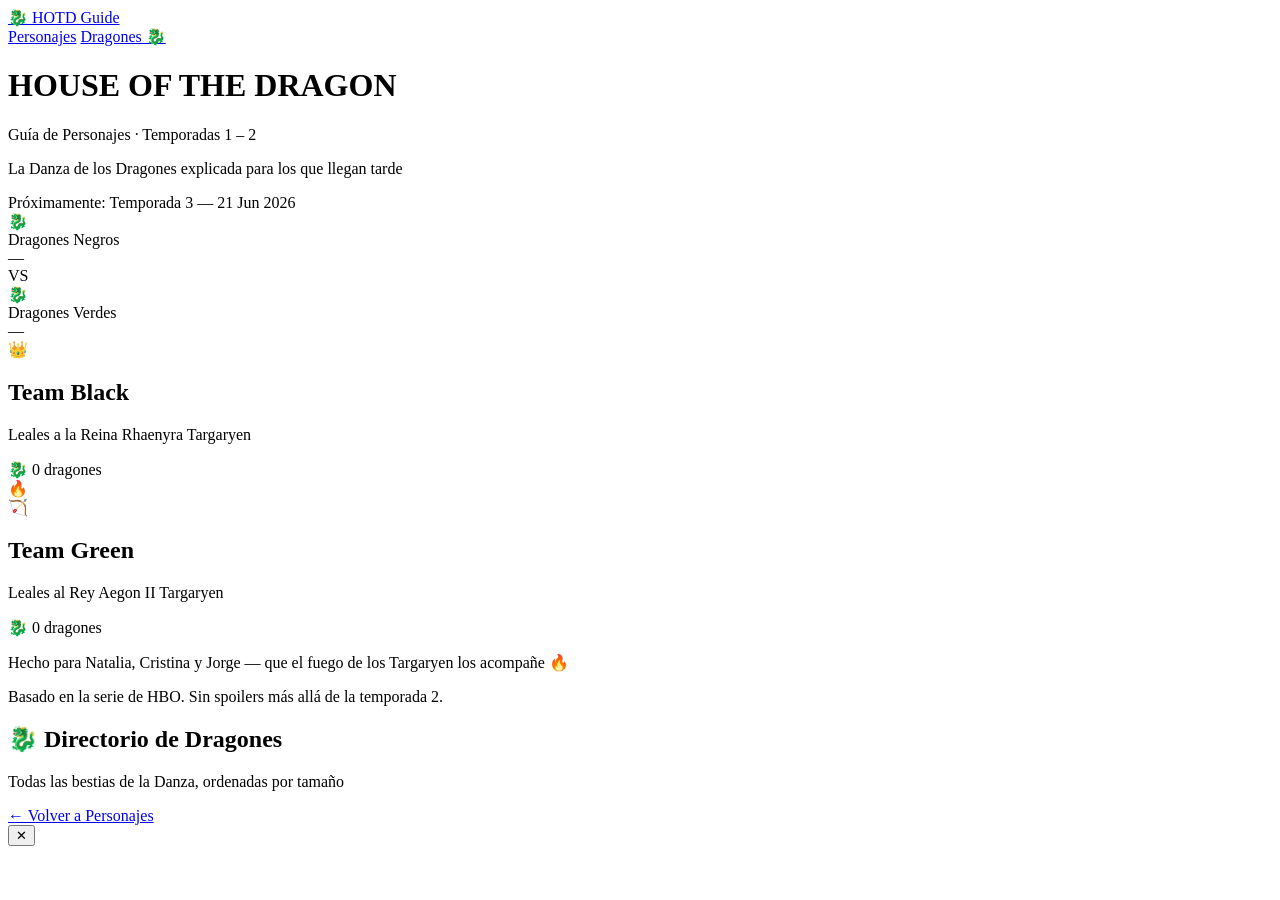
==== hotd-guide/index.html @ ec6f929c "Add hotd-guide/index.html" ====
<!DOCTYPE html>
<html lang="es">
<head>
<meta charset="UTF-8">
<meta name="viewport" content="width=device-width, initial-scale=1.0, maximum-scale=1.0">
<title>House of the Dragon — Guía de Personajes & Dragones</title>
<link rel="stylesheet" href="css/style.css">
</head>
<body>

<!-- NAV -->
<nav class="top-nav">
  <div class="nav-inner">
    <a href="#" class="nav-logo" data-view="home">🐉 <span class="nav-title">HOTD Guide</span></a>
    <div class="nav-links">
      <a href="#" data-view="home" class="active">Personajes</a>
      <a href="#" data-view="dragons">Dragones 🐉</a>
    </div>
  </div>
</nav>

<!-- MAIN VIEW -->
<div id="app">
  <!-- HOME VIEW -->
  <div id="view-home" class="view active">

    <!-- HERO -->
    <header class="hero">
      <div class="hero-bg"></div>
      <div class="hero-content">
        <h1 class="hero-title">HOUSE OF THE <span class="targaryen">DRAGON</span></h1>
        <p class="hero-subtitle">Guía de Personajes · Temporadas 1 – 2</p>
        <p class="hero-desc">La Danza de los Dragones explicada para los que llegan tarde</p>
        <div class="hero-badge">Próximamente: Temporada 3 — 21 Jun 2026</div>
      </div>
    </header>

    <!-- FACTION STATS -->
    <section class="faction-stats">
      <div class="stat-card blacks">
        <div class="stat-icon">🐉</div>
        <div class="stat-label">Dragones Negros</div>
        <div class="stat-count" id="blacks-dragon-count">—</div>
      </div>
      <div class="stat-card divider">
        <div class="stat-vs">VS</div>
      </div>
      <div class="stat-card greens">
        <div class="stat-icon">🐉</div>
        <div class="stat-label">Dragones Verdes</div>
        <div class="stat-count" id="greens-dragon-count">—</div>
      </div>
    </section>

    <!-- ORGANIGRAM -->
    <section class="organigram" id="organigram">
      <div class="organigram-inner">

        <!-- COLUMN: BLACKS -->
        <div class="faction-column blacks-column">
          <div class="faction-header">
            <div class="faction-crest">👑</div>
            <h2 class="faction-name">Team Black</h2>
            <p class="faction-tagline">Leales a la Reina Rhaenyra Targaryen</p>
            <div class="faction-dragon-count">
              <span class="dragon-icon">🐉</span>
              <span id="blacks-dragon-label">0 dragones</span>
            </div>
          </div>
          <div class="faction-line"></div>
          <div class="character-list" id="black-characters"></div>
        </div>

        <!-- DIVIDER -->
        <div class="column-divider">
          <div class="divider-line"></div>
          <div class="divider-icon">🔥</div>
          <div class="divider-line"></div>
        </div>

        <!-- COLUMN: GREENS -->
        <div class="faction-column greens-column">
          <div class="faction-header">
            <div class="faction-crest">🏹</div>
            <h2 class="faction-name">Team Green</h2>
            <p class="faction-tagline">Leales al Rey Aegon II Targaryen</p>
            <div class="faction-dragon-count">
              <span class="dragon-icon">🐉</span>
              <span id="greens-dragon-label">0 dragones</span>
            </div>
          </div>
          <div class="faction-line"></div>
          <div class="character-list" id="green-characters"></div>
        </div>

      </div>
    </section>

    <!-- FOOTER -->
    <footer class="footer">
      <p>Hecho para Natalia, Cristina y Jorge — que el fuego de los Targaryen los acompañe 🔥</p>
      <p class="footer-small">Basado en la serie de HBO. Sin spoilers más allá de la temporada 2.</p>
    </footer>
  </div>

  <!-- DRAGONS VIEW -->
  <div id="view-dragons" class="view">
    <div class="dragons-header">
      <h2 class="dragons-title">🐉 Directorio de Dragones</h2>
      <p class="dragons-subtitle">Todas las bestias de la Danza, ordenadas por tamaño</p>
    </div>
    <div class="dragon-list" id="dragon-list"></div>
    <div class="back-link">
      <a href="#" data-view="home">← Volver a Personajes</a>
    </div>
  </div>

  <!-- CHARACTER DETAIL PANEL (slide-in) -->
  <div id="detail-panel" class="detail-panel">
    <div class="detail-overlay"></div>
    <div class="detail-content">
      <button class="detail-close" id="detail-close">✕</button>
      <div id="detail-body"></div>
    </div>
  </div>
</div>

<script src="data/characters.json" id="characters-data"></script>
<script src="js/app.js"></script>
</body>
</html>
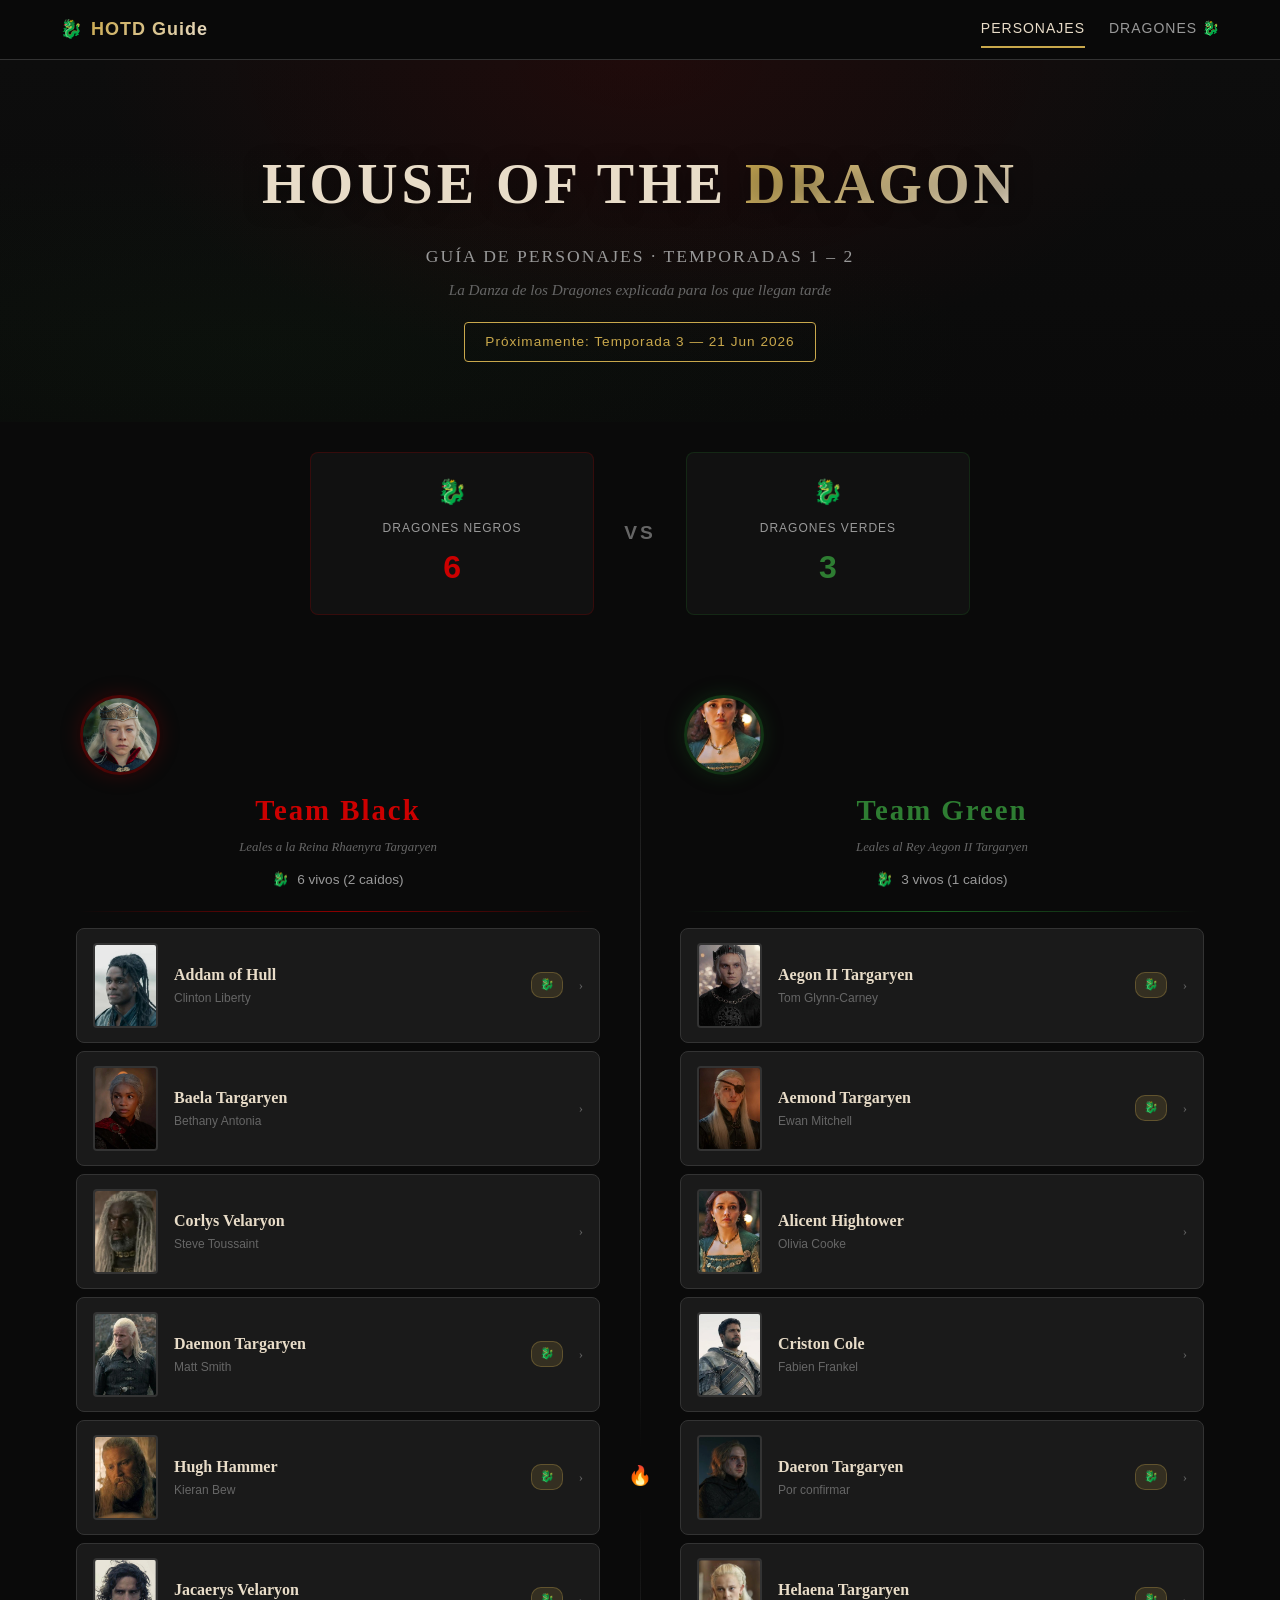
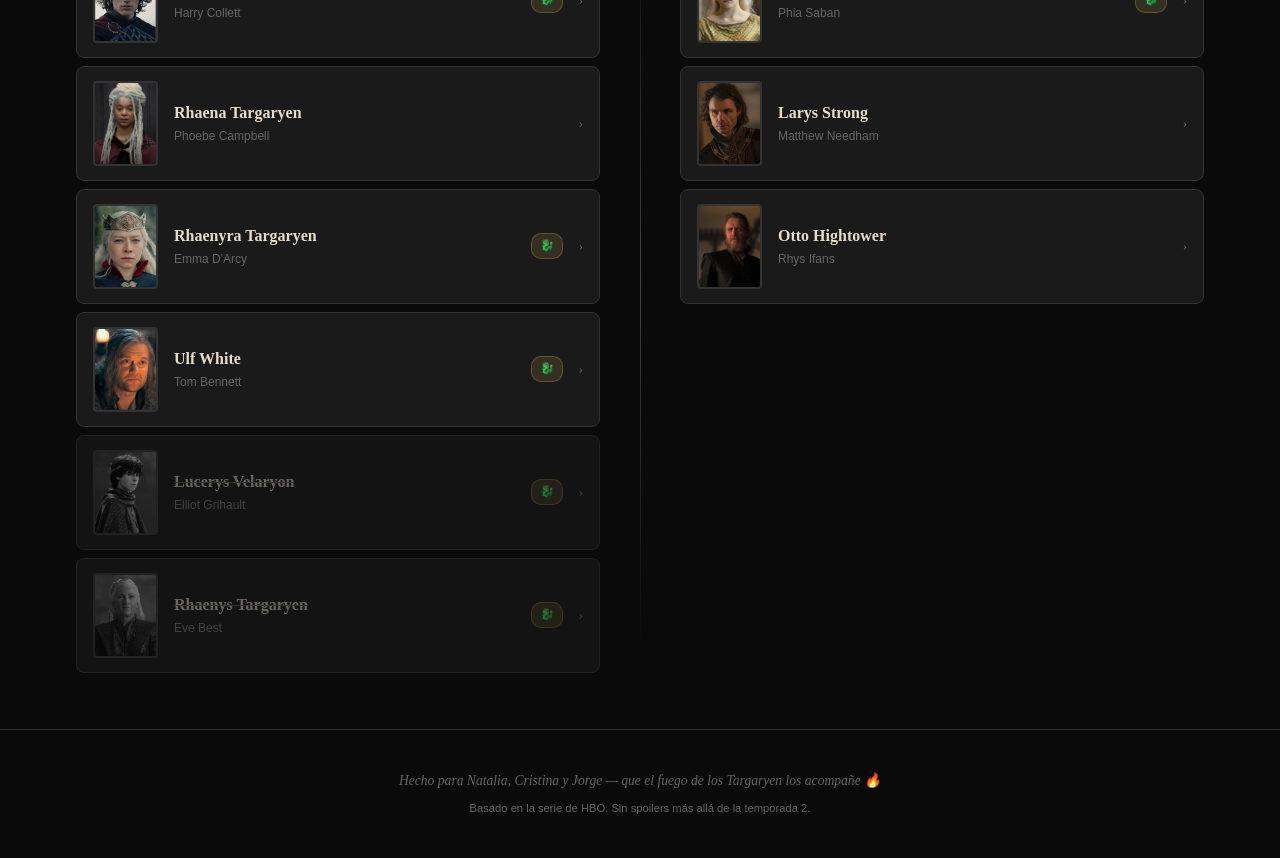
==== commit da86da65: "hotd-guide: cabeceras con fotos de Rhaenyra y Alicent en vez de emoji" ====
--- a/hotd-guide/index.html
+++ b/hotd-guide/index.html
@@ -59,7 +59,7 @@
         <!-- COLUMN: BLACKS -->
         <div class="faction-column blacks-column">
           <div class="faction-header">
-            <div class="faction-crest">👑</div>
+            <img src="images/characters/rhaenyra_bi.jpg" alt="Rhaenyra Targaryen" class="faction-image">
             <h2 class="faction-name">Team Black</h2>
             <p class="faction-tagline">Leales a la Reina Rhaenyra Targaryen</p>
             <div class="faction-dragon-count">
@@ -81,7 +81,7 @@
         <!-- COLUMN: GREENS -->
         <div class="faction-column greens-column">
           <div class="faction-header">
-            <div class="faction-crest">🏹</div>
+            <img src="images/characters/alicent.jpg" alt="Alicent Hightower" class="faction-image">
             <h2 class="faction-name">Team Green</h2>
             <p class="faction-tagline">Leales al Rey Aegon II Targaryen</p>
             <div class="faction-dragon-count">
--- a/hotd-guide/css/style.css
+++ b/hotd-guide/css/style.css
@@ -0,0 +1,928 @@
+/* ========================================
+   HOUSE OF THE DRAGON — GUIDE
+   GOT Dark Theme
+   ======================================== */
+
+/* --- RESET & BASE --- */
+*, *::before, *::after {
+  box-sizing: border-box;
+  margin: 0;
+  padding: 0;
+}
+
+:root {
+  --bg-primary: #0a0a0a;
+  --bg-secondary: #111;
+  --bg-card: #1a1a1a;
+  --bg-hover: #222;
+  --text-primary: #e8dcc8;
+  --text-secondary: #999;
+  --text-muted: #666;
+  --accent-red: #8b0000;
+  --accent-red-light: #cc0000;
+  --accent-green: #1b5e20;
+  --accent-green-light: #2e7d32;
+  --accent-gold: #c9a84c;
+  --border-color: #333;
+  --border-light: #444;
+  --panel-width: min(90vw, 600px);
+  --nav-height: 60px;
+  --radius: 8px;
+  --radius-sm: 4px;
+  --shadow: 0 4px 20px rgba(0,0,0,0.5);
+  --font-main: 'Georgia', 'Times New Roman', serif;
+  --font-ui: -apple-system, BlinkMacSystemFont, 'Segoe UI', Roboto, sans-serif;
+}
+
+html {
+  scroll-behavior: smooth;
+}
+
+body {
+  font-family: var(--font-main), 'Apple Color Emoji', 'Segoe UI Emoji', 'Noto Color Emoji', 'Twemoji Mozilla', 'EmojiOne Color', sans-serif;
+  background: var(--bg-primary);
+  color: var(--text-primary);
+  line-height: 1.6;
+  min-height: 100vh;
+  -webkit-font-smoothing: antialiased;
+}
+
+a { color: var(--accent-gold); text-decoration: none; }
+a:hover { color: #dfc06a; }
+img { max-width: 100%; display: block; }
+
+/* --- NAV --- */
+.top-nav {
+  position: fixed;
+  top: 0;
+  left: 0;
+  right: 0;
+  height: var(--nav-height);
+  background: rgba(10,10,10,0.95);
+  backdrop-filter: blur(12px);
+  -webkit-backdrop-filter: blur(12px);
+  border-bottom: 1px solid var(--border-color);
+  z-index: 100;
+  font-family: var(--font-ui);
+}
+
+.nav-inner {
+  max-width: 1200px;
+  margin: 0 auto;
+  height: 100%;
+  display: flex;
+  align-items: center;
+  justify-content: space-between;
+  padding: 0 20px;
+}
+
+.nav-logo {
+  display: flex;
+  align-items: center;
+  gap: 8px;
+  font-size: 18px;
+  font-weight: 700;
+  color: var(--text-primary);
+  letter-spacing: 1px;
+}
+
+.nav-title {
+  background: linear-gradient(135deg, var(--accent-gold), #e8dcc8);
+  -webkit-background-clip: text;
+  -webkit-text-fill-color: transparent;
+  background-clip: text;
+}
+
+.nav-links { display: flex; gap: 24px; }
+
+.nav-links a {
+  color: var(--text-secondary);
+  font-size: 14px;
+  text-transform: uppercase;
+  letter-spacing: 1px;
+  padding: 6px 0;
+  border-bottom: 2px solid transparent;
+  transition: 0.2s;
+}
+
+.nav-links a:hover,
+.nav-links a.active {
+  color: var(--text-primary);
+  border-bottom-color: var(--accent-gold);
+}
+
+/* --- APP --- */
+#app {
+  padding-top: var(--nav-height);
+}
+
+.view { display: none; }
+.view.active { display: block; }
+
+/* --- HERO --- */
+.hero {
+  position: relative;
+  text-align: center;
+  padding: 80px 20px 60px;
+  background: linear-gradient(180deg, #0d0d0d 0%, #0a0a0a 100%);
+  overflow: hidden;
+}
+
+.hero-bg {
+  position: absolute;
+  top: 0; left: 0; right: 0; bottom: 0;
+  background:
+    radial-gradient(ellipse at 50% 0%, rgba(139,0,0,0.15) 0%, transparent 60%),
+    radial-gradient(ellipse at 20% 80%, rgba(27,94,32,0.08) 0%, transparent 50%);
+  pointer-events: none;
+}
+
+.hero-content { position: relative; z-index: 1; }
+
+.hero-title {
+  font-size: clamp(2rem, 6vw, 3.5rem);
+  letter-spacing: 4px;
+  font-weight: 700;
+  text-shadow: 0 2px 20px rgba(0,0,0,0.5);
+}
+
+.targaryen {
+  background: linear-gradient(135deg, var(--accent-gold), #e8dcc8);
+  -webkit-background-clip: text;
+  -webkit-text-fill-color: transparent;
+  background-clip: text;
+}
+
+.hero-subtitle {
+  font-size: clamp(0.9rem, 2vw, 1.1rem);
+  color: var(--text-secondary);
+  margin-top: 12px;
+  letter-spacing: 2px;
+  text-transform: uppercase;
+}
+
+.hero-desc {
+  font-size: 0.95rem;
+  color: var(--text-muted);
+  margin-top: 8px;
+  font-style: italic;
+}
+
+.hero-badge {
+  display: inline-block;
+  margin-top: 20px;
+  padding: 8px 20px;
+  border: 1px solid var(--accent-gold);
+  border-radius: 4px;
+  font-size: 0.85rem;
+  color: var(--accent-gold);
+  letter-spacing: 1px;
+  font-family: var(--font-ui);
+}
+
+/* --- FACTION STATS --- */
+.faction-stats {
+  display: flex;
+  align-items: center;
+  justify-content: center;
+  gap: 20px;
+  padding: 30px 20px;
+  max-width: 700px;
+  margin: 0 auto;
+}
+
+.stat-card {
+  flex: 1;
+  text-align: center;
+  padding: 20px;
+  border-radius: var(--radius);
+  border: 1px solid var(--border-color);
+  background: var(--bg-secondary);
+}
+
+.stat-card.blacks { border-color: rgba(139,0,0,0.3); }
+.stat-card.greens { border-color: rgba(27,94,32,0.3); }
+
+.stat-icon { font-size: 1.5rem; }
+.stat-label {
+  font-family: var(--font-ui);
+  font-size: 0.75rem;
+  text-transform: uppercase;
+  letter-spacing: 1px;
+  color: var(--text-secondary);
+  margin: 8px 0 4px;
+}
+.stat-count {
+  font-size: 2rem;
+  font-weight: 700;
+  font-family: var(--font-ui);
+}
+
+.stat-card.blacks .stat-count { color: var(--accent-red-light); }
+.stat-card.greens .stat-count { color: var(--accent-green-light); }
+
+.stat-card.divider {
+  flex: 0 0 auto;
+  border: none;
+  background: transparent;
+  padding: 10px;
+}
+
+.stat-vs {
+  font-size: 1.2rem;
+  font-weight: 700;
+  color: var(--text-muted);
+  font-family: var(--font-ui);
+  letter-spacing: 3px;
+}
+
+/* --- ORGANIGRAM --- */
+.organigram {
+  padding: 20px;
+  max-width: 1200px;
+  margin: 0 auto;
+}
+
+.organigram-inner {
+  display: flex;
+  gap: 0;
+  align-items: stretch;
+}
+
+.faction-column {
+  flex: 1;
+  min-width: 0;
+}
+
+.faction-header {
+  text-align: center;
+  padding: 30px 20px 20px;
+}
+
+.faction-image {
+  width: 80px;
+  height: 80px;
+  border-radius: 50%;
+  object-fit: cover;
+  border: 3px solid var(--border-color);
+  margin-bottom: 12px;
+  box-shadow: 0 0 20px rgba(0,0,0,0.4);
+}
+
+.faction-crest { display: none; }
+
+.faction-name {
+  font-size: clamp(1.3rem, 3vw, 1.8rem);
+  letter-spacing: 2px;
+  font-weight: 700;
+}
+
+.blacks-column .faction-name { color: var(--accent-red-light); }
+.greens-column .faction-name { color: var(--accent-green-light); }
+
+.faction-tagline {
+  font-size: 0.8rem;
+  color: var(--text-muted);
+  margin-top: 4px;
+  font-style: italic;
+}
+
+.faction-dragon-count {
+  margin-top: 12px;
+  font-family: var(--font-ui);
+  font-size: 0.85rem;
+  color: var(--text-secondary);
+}
+
+.faction-dragon-count .dragon-icon { margin-right: 4px; }
+
+.faction-line {
+  height: 1px;
+  margin: 0 20px;
+}
+
+.blacks-column .faction-line {
+  background: linear-gradient(90deg, transparent, var(--accent-red), transparent);
+}
+
+.blacks-column .faction-image {
+  border-color: rgba(139,0,0,0.5);
+  box-shadow: 0 0 20px rgba(139,0,0,0.3);
+}
+
+.greens-column .faction-line {
+  background: linear-gradient(90deg, transparent, var(--accent-green), transparent);
+}
+
+.greens-column .faction-image {
+  border-color: rgba(27,94,32,0.5);
+  box-shadow: 0 0 20px rgba(27,94,32,0.3);
+}
+
+/* --- DIVIDER --- */
+.column-divider {
+  display: flex;
+  flex-direction: column;
+  align-items: center;
+  padding: 40px 12px;
+  flex-shrink: 0;
+}
+
+.divider-line {
+  flex: 1;
+  width: 1px;
+  background: linear-gradient(180deg, transparent, var(--border-light), transparent);
+  min-height: 40px;
+}
+
+.divider-icon {
+  padding: 12px 0;
+  font-size: 1.2rem;
+  color: var(--text-muted);
+}
+
+/* --- CHARACTER LIST --- */
+.character-list {
+  display: flex;
+  flex-direction: column;
+  gap: 8px;
+  padding: 16px;
+}
+
+/* --- CHARACTER CARD --- */
+.char-card {
+  display: flex;
+  align-items: center;
+  gap: 16px;
+  padding: 14px 16px;
+  border-radius: var(--radius);
+  background: var(--bg-card);
+  border: 1px solid var(--border-color);
+  cursor: pointer;
+  transition: all 0.2s ease;
+  position: relative;
+}
+
+.char-card:hover {
+  background: var(--bg-hover);
+  border-color: var(--border-light);
+  transform: translateX(4px);
+}
+
+.char-card.dead { opacity: 0.6; }
+.char-card.dead:hover { opacity: 0.85; }
+
+.char-avatar {
+  width: 65px;
+  height: 85px;
+  border-radius: 4px;
+  flex-shrink: 0;
+  overflow: hidden;
+  border: 2px solid var(--border-color);
+  display: flex;
+  align-items: center;
+  justify-content: center;
+  font-size: 1.3rem;
+  font-weight: 700;
+  background: var(--bg-secondary);
+  color: var(--text-muted);
+}
+
+.char-card.dead .char-avatar {
+  filter: grayscale(1);
+}
+
+.char-avatar-img {
+  width: 100%;
+  height: 100%;
+  object-fit: cover;
+}
+
+.char-info {
+  flex: 1;
+  min-width: 0;
+}
+
+.char-name {
+  font-size: 1rem;
+  font-weight: 600;
+  color: var(--text-primary);
+  white-space: nowrap;
+  overflow: hidden;
+  text-overflow: ellipsis;
+}
+
+.char-card.dead .char-name {
+  text-decoration: line-through;
+  text-decoration-color: var(--text-muted);
+  opacity: 0.7;
+}
+
+.char-actor {
+  font-size: 0.75rem;
+  color: var(--text-muted);
+  font-family: var(--font-ui);
+  margin-top: 1px;
+}
+
+.char-badges {
+  display: flex;
+  gap: 6px;
+  align-items: center;
+  flex-shrink: 0;
+}
+
+.char-badge {
+  font-size: 0.7rem;
+  padding: 3px 8px;
+  border-radius: 10px;
+  font-family: var(--font-ui);
+  font-weight: 500;
+}
+
+.badge-dragon {
+  background: rgba(201,168,76,0.15);
+  color: var(--accent-gold);
+  border: 1px solid rgba(201,168,76,0.3);
+}
+
+.char-arrow {
+  color: var(--text-muted);
+  font-size: 0.8rem;
+  transition: 0.2s;
+}
+
+.char-card:hover .char-arrow {
+  color: var(--accent-gold);
+  transform: translateX(2px);
+}
+
+/* --- DETAIL PANEL --- */
+.detail-panel {
+  position: fixed;
+  top: 0;
+  left: 0;
+  right: 0;
+  bottom: 0;
+  z-index: 200;
+  display: none;
+  align-items: center;
+  justify-content: center;
+}
+
+.detail-panel.open { display: flex; }
+
+.detail-overlay {
+  position: absolute;
+  top: 0; left: 0; right: 0; bottom: 0;
+  background: rgba(0,0,0,0.8);
+  backdrop-filter: blur(6px);
+  -webkit-backdrop-filter: blur(6px);
+}
+
+.detail-content {
+  position: relative;
+  width: var(--panel-width);
+  max-height: 85vh;
+  overflow-y: auto;
+  background: var(--bg-secondary);
+  border: 1px solid var(--border-color);
+  border-radius: var(--radius);
+  padding: 40px 30px 30px;
+  box-shadow: var(--shadow);
+  animation: slideUp 0.3s ease;
+}
+
+@keyframes slideUp {
+  from { opacity: 0; transform: translateY(30px); }
+  to { opacity: 1; transform: translateY(0); }
+}
+
+.detail-close {
+  position: absolute;
+  top: 12px;
+  right: 16px;
+  background: none;
+  border: none;
+  color: var(--text-muted);
+  font-size: 1.4rem;
+  cursor: pointer;
+  padding: 4px 8px;
+  line-height: 1;
+  transition: 0.2s;
+}
+
+.detail-close:hover { color: var(--text-primary); }
+
+.detail-header {
+  display: flex;
+  align-items: center;
+  gap: 16px;
+  margin-bottom: 20px;
+}
+
+.detail-avatar {
+  width: 64px;
+  height: 64px;
+  border-radius: 50%;
+  flex-shrink: 0;
+  display: flex;
+  align-items: center;
+  justify-content: center;
+  font-size: 1.8rem;
+  font-weight: 700;
+  background: var(--bg-card);
+  border: 2px solid var(--border-color);
+}
+
+.detail-avatar.dead { filter: grayscale(1); }
+
+.detail-header-info h2 {
+  font-size: 1.4rem;
+  letter-spacing: 1px;
+}
+
+.detail-titles {
+  font-size: 0.8rem;
+  color: var(--text-muted);
+  font-family: var(--font-ui);
+  margin-top: 4px;
+}
+
+.detail-actor {
+  font-size: 0.8rem;
+  color: var(--text-secondary);
+  font-family: var(--font-ui);
+  margin-top: 2px;
+}
+
+.detail-section {
+  margin-top: 20px;
+}
+
+.detail-section h3 {
+  font-size: 0.85rem;
+  text-transform: uppercase;
+  letter-spacing: 2px;
+  color: var(--accent-gold);
+  font-family: var(--font-ui);
+  margin-bottom: 8px;
+  padding-bottom: 4px;
+  border-bottom: 1px solid var(--border-color);
+}
+
+.detail-section p,
+.detail-section li {
+  font-size: 0.9rem;
+  color: var(--text-secondary);
+  line-height: 1.7;
+}
+
+.detail-info-grid {
+  display: grid;
+  grid-template-columns: 1fr 1fr;
+  gap: 4px 16px;
+}
+
+.detail-info-item {
+  padding: 4px 0;
+}
+
+.detail-info-label {
+  font-size: 0.7rem;
+  text-transform: uppercase;
+  letter-spacing: 1px;
+  color: var(--text-muted);
+  font-family: var(--font-ui);
+}
+
+.detail-info-value {
+  font-size: 0.85rem;
+  color: var(--text-primary);
+  margin-top: 1px;
+}
+
+.detail-bio {
+  font-size: 0.9rem;
+  color: var(--text-secondary);
+  line-height: 1.8;
+}
+
+.detail-death {
+  margin-top: 16px;
+  padding: 12px 16px;
+  background: rgba(100,0,0,0.15);
+  border: 1px solid rgba(139,0,0,0.3);
+  border-radius: var(--radius-sm);
+}
+
+.detail-death-label {
+  font-size: 0.7rem;
+  text-transform: uppercase;
+  letter-spacing: 1px;
+  color: var(--accent-red-light);
+  font-family: var(--font-ui);
+}
+
+.detail-death-text {
+  font-size: 0.85rem;
+  color: var(--text-secondary);
+  margin-top: 4px;
+}
+
+/* Dragon in detail */
+.detail-dragon {
+  margin-top: 16px;
+  padding: 16px;
+  background: rgba(201,168,76,0.08);
+  border: 1px solid rgba(201,168,76,0.2);
+  border-radius: var(--radius-sm);
+  display: flex;
+  align-items: center;
+  gap: 12px;
+  cursor: pointer;
+  transition: 0.2s;
+}
+
+.detail-dragon:hover {
+  background: rgba(201,168,76,0.12);
+}
+
+.detail-dragon-icon {
+  font-size: 1.8rem;
+  flex-shrink: 0;
+}
+
+.detail-dragon-info h4 {
+  font-size: 1rem;
+  color: var(--accent-gold);
+}
+
+.detail-dragon-info p {
+  font-size: 0.8rem;
+  color: var(--text-muted);
+  font-family: var(--font-ui);
+  margin-top: 2px;
+}
+
+/* --- DRAGONS VIEW --- */
+.dragons-header {
+  text-align: center;
+  padding: 60px 20px 30px;
+}
+
+.dragons-title {
+  font-size: clamp(1.5rem, 4vw, 2.2rem);
+  letter-spacing: 2px;
+}
+
+.dragons-subtitle {
+  color: var(--text-muted);
+  margin-top: 8px;
+  font-size: 0.9rem;
+  font-style: italic;
+}
+
+.dragon-list {
+  display: grid;
+  grid-template-columns: repeat(auto-fill, minmax(300px, 1fr));
+  gap: 16px;
+  padding: 0 20px 40px;
+  max-width: 1000px;
+  margin: 0 auto;
+}
+
+.dragon-card {
+  display: flex;
+  align-items: center;
+  gap: 14px;
+  padding: 16px;
+  background: var(--bg-card);
+  border: 1px solid var(--border-color);
+  border-radius: var(--radius);
+  cursor: pointer;
+  transition: all 0.2s;
+}
+
+.dragon-card:hover {
+  background: var(--bg-hover);
+  border-color: var(--border-light);
+  transform: translateY(-2px);
+}
+
+.dragon-card.dead { opacity: 0.6; }
+
+.dragon-rank {
+  width: 32px;
+  height: 32px;
+  border-radius: 50%;
+  display: flex;
+  align-items: center;
+  justify-content: center;
+  font-family: var(--font-ui);
+  font-size: 0.75rem;
+  font-weight: 700;
+  background: var(--bg-secondary);
+  border: 1px solid var(--border-color);
+  flex-shrink: 0;
+  color: var(--text-muted);
+}
+
+.dragon-rank.top3 {
+  background: linear-gradient(135deg, var(--accent-gold), #8a6d1a);
+  border-color: var(--accent-gold);
+  color: #fff;
+}
+
+.dragon-info { flex: 1; min-width: 0; }
+
+.dragon-name {
+  font-size: 1rem;
+  font-weight: 600;
+}
+
+.dragon-card.dead .dragon-name {
+  text-decoration: line-through;
+  opacity: 0.7;
+}
+
+.dragon-rider {
+  font-size: 0.8rem;
+  color: var(--text-muted);
+  font-family: var(--font-ui);
+  margin-top: 2px;
+}
+
+.dragon-color {
+  font-size: 0.75rem;
+  color: var(--text-secondary);
+  font-family: var(--font-ui);
+  font-style: italic;
+}
+
+.dragon-badge {
+  font-size: 0.7rem;
+  padding: 3px 8px;
+  border-radius: 10px;
+  font-family: var(--font-ui);
+  flex-shrink: 0;
+}
+
+.dragon-badge.blacks { background: rgba(139,0,0,0.15); color: var(--accent-red-light); border: 1px solid rgba(139,0,0,0.3); }
+.dragon-badge.greens { background: rgba(27,94,32,0.15); color: var(--accent-green-light); border: 1px solid rgba(27,94,32,0.3); }
+
+.back-link {
+  text-align: center;
+  padding: 20px 20px 60px;
+}
+
+.back-link a {
+  font-family: var(--font-ui);
+  font-size: 0.9rem;
+  color: var(--text-secondary);
+  transition: 0.2s;
+}
+
+.back-link a:hover { color: var(--accent-gold); }
+
+/* --- FOOTER --- */
+.footer {
+  text-align: center;
+  padding: 40px 20px;
+  border-top: 1px solid var(--border-color);
+  margin-top: 20px;
+}
+
+.footer p {
+  font-size: 0.85rem;
+  color: var(--text-muted);
+  font-style: italic;
+}
+
+.footer-small {
+  font-size: 0.7rem !important;
+  color: var(--text-muted);
+  margin-top: 8px;
+  font-style: normal !important;
+  font-family: var(--font-ui);
+}
+
+/* --- SCROLLBAR --- */
+::-webkit-scrollbar { width: 6px; }
+::-webkit-scrollbar-track { background: var(--bg-primary); }
+::-webkit-scrollbar-thumb { background: var(--border-color); border-radius: 3px; }
+::-webkit-scrollbar-thumb:hover { background: #555; }
+
+/* --- RESPONSIVE: TABLET (small) --- */
+@media (max-width: 900px) {
+  .dragon-list {
+    grid-template-columns: repeat(2, 1fr);
+  }
+}
+
+/* --- RESPONSIVE: PHONE / STACK --- */
+@media (max-width: 640px) {
+  .organigram-inner {
+    flex-direction: column;
+    gap: 0;
+  }
+
+  .column-divider {
+    flex-direction: row;
+    padding: 8px 20px;
+  }
+
+  .column-divider .divider-line {
+    flex: 1;
+    height: 1px;
+    width: auto;
+    min-height: 0;
+    background: linear-gradient(90deg, transparent, var(--border-light), transparent);
+  }
+
+  .column-divider .divider-icon {
+    padding: 0 12px;
+  }
+
+  .faction-header {
+    padding: 20px 16px 12px;
+  }
+
+  .character-list {
+    padding: 8px 12px;
+  }
+
+  .faction-stats {
+    flex-direction: row;
+    padding: 20px 12px;
+    gap: 8px;
+  }
+
+  .stat-card {
+    padding: 14px;
+  }
+
+  .hero {
+    padding: 50px 16px 40px;
+  }
+
+  .nav-links a { font-size: 12px; letter-spacing: 0; }
+  .nav-title { font-size: 16px; }
+
+  .dragon-list {
+    grid-template-columns: 1fr;
+    padding: 0 12px 30px;
+  }
+
+  .detail-content {
+    width: 95vw;
+    padding: 30px 20px 20px;
+    max-height: 90vh;
+  }
+
+  .detail-info-grid {
+    grid-template-columns: 1fr;
+  }
+}
+
+/* --- RESPONSIVE: PHONE (small) --- */
+@media (max-width: 480px) {
+  .nav-inner { padding: 0 12px; }
+  .nav-links { gap: 12px; }
+
+  .char-card {
+    padding: 12px 12px;
+    gap: 12px;
+  }
+
+  .char-avatar {
+    width: 48px;
+    height: 64px;
+    font-size: 1rem;
+  }
+
+  .char-name { font-size: 0.9rem; }
+  .char-badge { font-size: 0.65rem; padding: 2px 6px; }
+
+  .stat-count { font-size: 1.5rem; }
+  .stat-card { padding: 10px; }
+
+  .dragon-card { padding: 12px; }
+
+  .detail-header { gap: 12px; }
+  .detail-avatar { width: 52px; height: 52px; font-size: 1.4rem; }
+  .detail-header-info h2 { font-size: 1.2rem; }
+}
+
+/* --- IPAD / TABLET LANDSCAPE extras --- */
+@media (min-width: 768px) and (max-width: 1024px) {
+  .char-card {
+    padding: 16px 18px;
+  }
+
+  .char-avatar {
+    width: 56px;
+    height: 74px;
+    font-size: 1.2rem;
+  }
+}
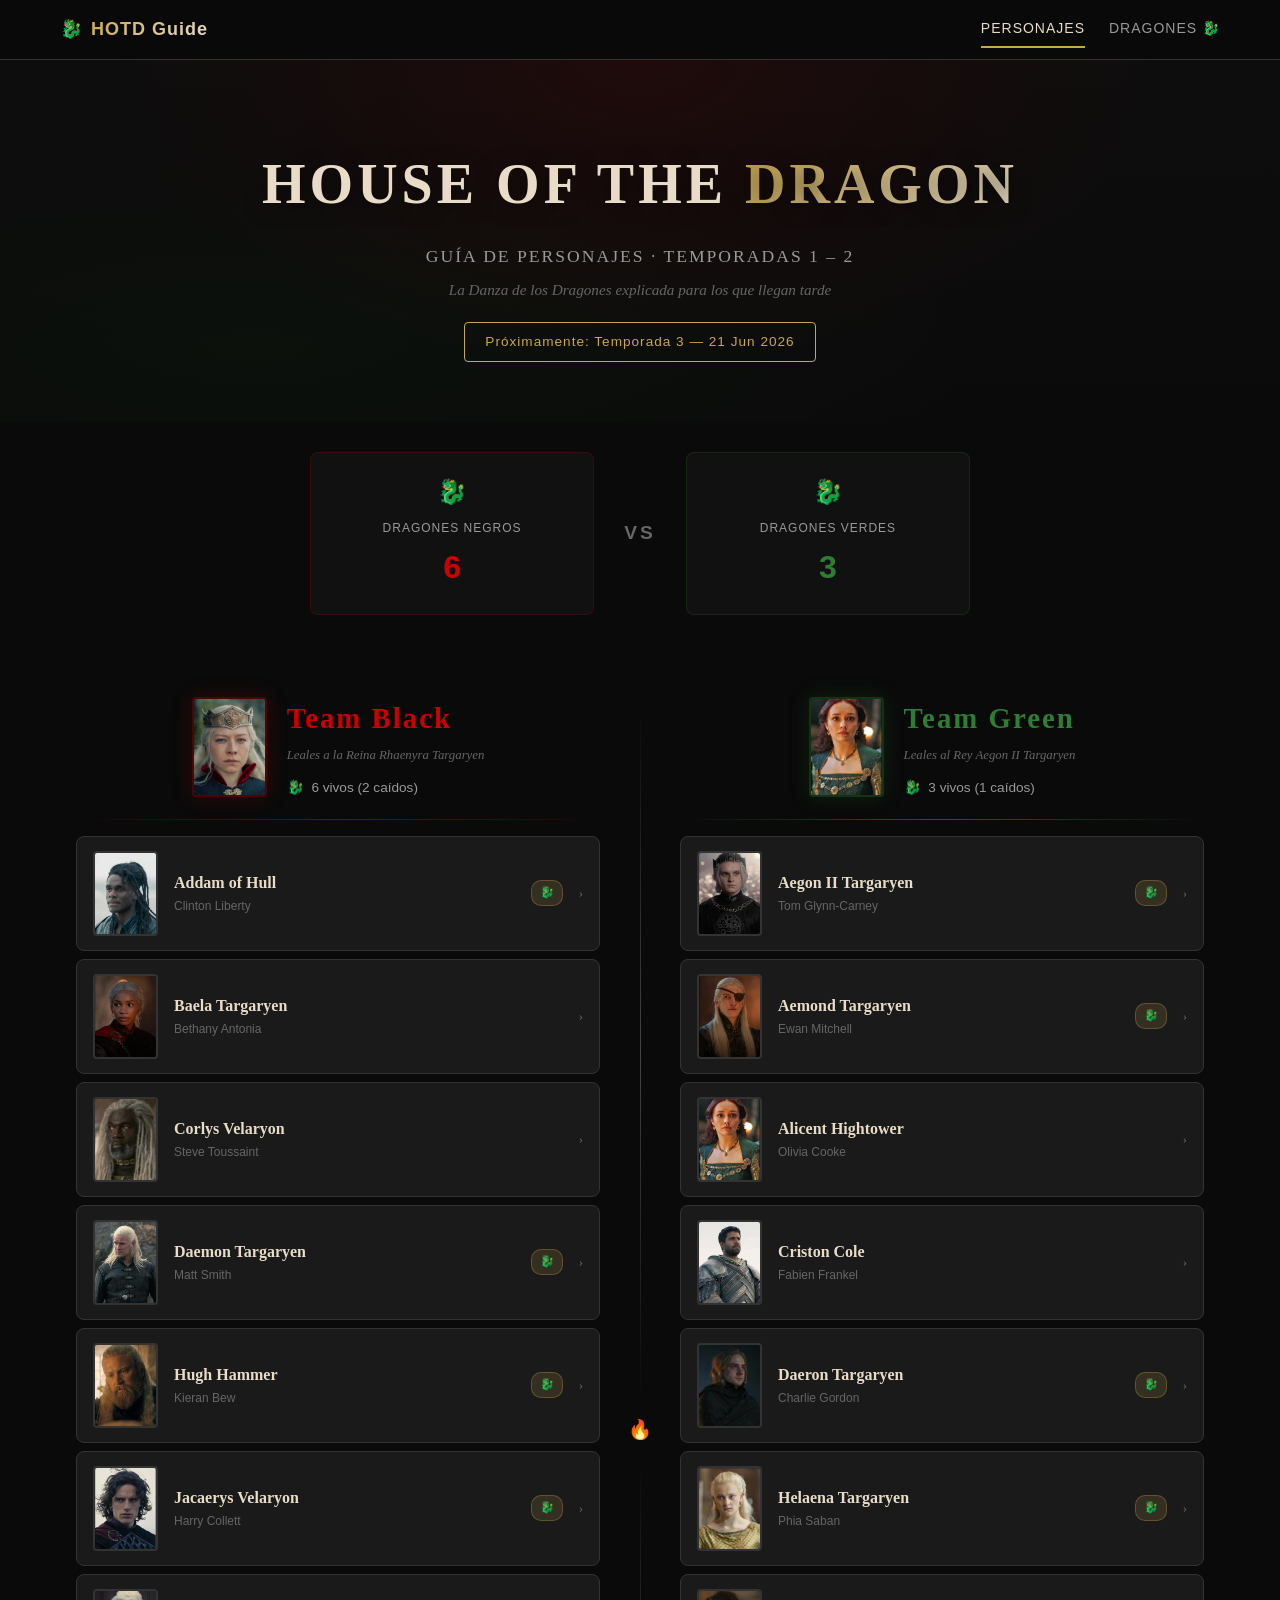
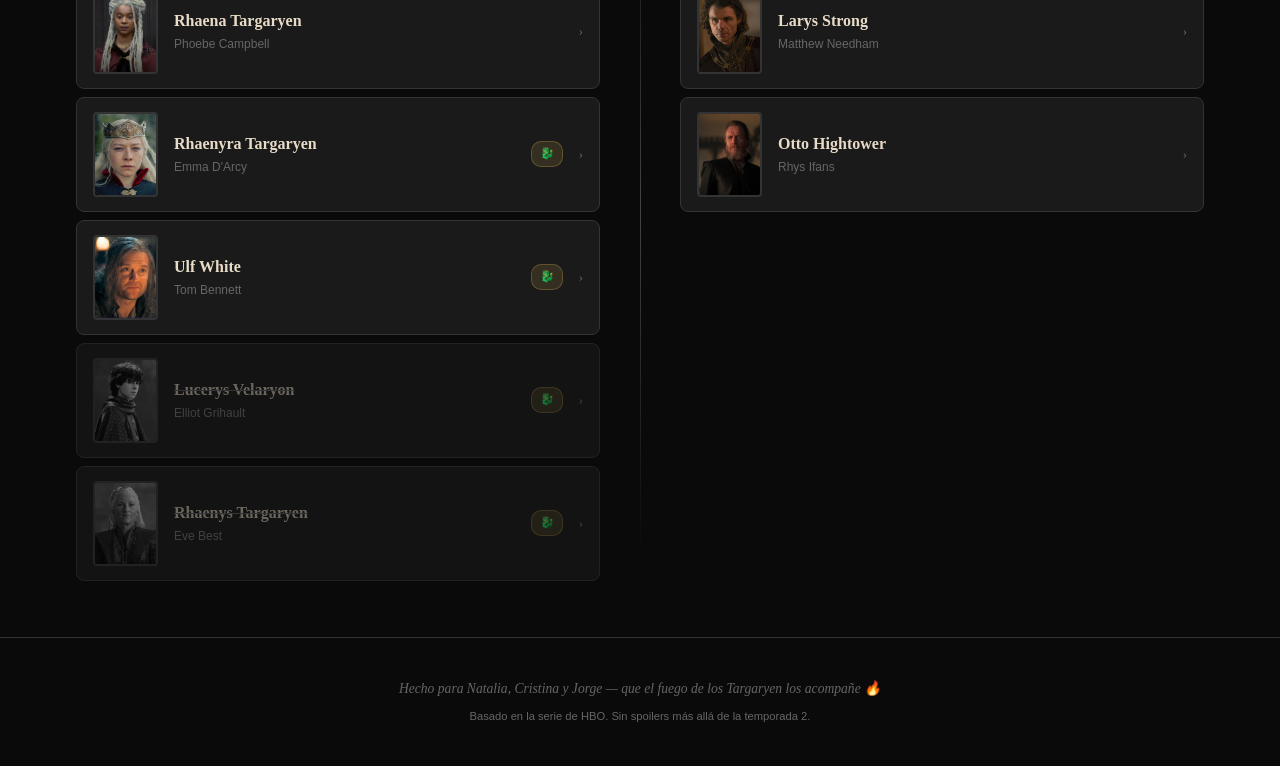
==== commit 6eb0ccac: "hotd-guide: header faccion foto+texto horizontal" ====
--- a/hotd-guide/index.html
+++ b/hotd-guide/index.html
@@ -59,12 +59,16 @@
         <!-- COLUMN: BLACKS -->
         <div class="faction-column blacks-column">
           <div class="faction-header">
-            <img src="images/characters/rhaenyra_bi.jpg" alt="Rhaenyra Targaryen" class="faction-image">
-            <h2 class="faction-name">Team Black</h2>
-            <p class="faction-tagline">Leales a la Reina Rhaenyra Targaryen</p>
-            <div class="faction-dragon-count">
-              <span class="dragon-icon">🐉</span>
-              <span id="blacks-dragon-label">0 dragones</span>
+            <div class="faction-header-row">
+              <img src="images/characters/rhaenyra_bi.jpg" alt="Rhaenyra Targaryen" class="faction-image">
+              <div class="faction-header-text">
+                <h2 class="faction-name">Team Black</h2>
+                <p class="faction-tagline">Leales a la Reina Rhaenyra Targaryen</p>
+                <div class="faction-dragon-count">
+                  <span class="dragon-icon">🐉</span>
+                  <span id="blacks-dragon-label">0 dragones</span>
+                </div>
+              </div>
             </div>
           </div>
           <div class="faction-line"></div>
@@ -81,12 +85,16 @@
         <!-- COLUMN: GREENS -->
         <div class="faction-column greens-column">
           <div class="faction-header">
-            <img src="images/characters/alicent.jpg" alt="Alicent Hightower" class="faction-image">
-            <h2 class="faction-name">Team Green</h2>
-            <p class="faction-tagline">Leales al Rey Aegon II Targaryen</p>
-            <div class="faction-dragon-count">
-              <span class="dragon-icon">🐉</span>
-              <span id="greens-dragon-label">0 dragones</span>
+            <div class="faction-header-row">
+              <img src="images/characters/alicent.jpg" alt="Alicent Hightower" class="faction-image">
+              <div class="faction-header-text">
+                <h2 class="faction-name">Team Green</h2>
+                <p class="faction-tagline">Leales al Rey Aegon II Targaryen</p>
+                <div class="faction-dragon-count">
+                  <span class="dragon-icon">🐉</span>
+                  <span id="greens-dragon-label">0 dragones</span>
+                </div>
+              </div>
             </div>
           </div>
           <div class="faction-line"></div>
--- a/hotd-guide/css/style.css
+++ b/hotd-guide/css/style.css
@@ -259,14 +259,25 @@
   padding: 30px 20px 20px;
 }
 
+.faction-header-row {
+  display: flex;
+  align-items: center;
+  justify-content: center;
+  gap: 20px;
+}
+
+.faction-header-text {
+  text-align: left;
+}
+
 .faction-image {
-  width: 80px;
-  height: 80px;
-  border-radius: 50%;
+  width: 75px;
+  height: 100px;
+  border-radius: 4px;
   object-fit: cover;
-  border: 3px solid var(--border-color);
-  margin-bottom: 12px;
-  box-shadow: 0 0 20px rgba(0,0,0,0.4);
+  border: 2px solid var(--border-color);
+  box-shadow: 0 4px 15px rgba(0,0,0,0.5);
+  flex-shrink: 0;
 }
 
 .faction-crest { display: none; }
@@ -280,6 +291,15 @@
 .blacks-column .faction-name { color: var(--accent-red-light); }
 .greens-column .faction-name { color: var(--accent-green-light); }
 
+.blacks-column .faction-image {
+  border-color: rgba(139,0,0,0.5);
+  box-shadow: 0 4px 15px rgba(139,0,0,0.3);
+}
+
+.greens-column .faction-image {
+  border-color: rgba(27,94,32,0.5);
+  box-shadow: 0 4px 15px rgba(27,94,32,0.3);
+}
 .faction-tagline {
   font-size: 0.8rem;
   color: var(--text-muted);
@@ -631,6 +651,19 @@
 }
 
 /* Dragon in detail */
+.dragon-detail-img {
+  width: 100%;
+  border-radius: var(--radius-sm);
+  overflow: hidden;
+  margin-bottom: 16px;
+}
+
+.dragon-detail-img-src {
+  width: 100%;
+  display: block;
+  border-radius: var(--radius-sm);
+}
+
 .detail-dragon {
   margin-top: 16px;
   padding: 16px;
@@ -685,21 +718,22 @@
 
 .dragon-list {
   display: grid;
-  grid-template-columns: repeat(auto-fill, minmax(300px, 1fr));
-  gap: 16px;
+  grid-template-columns: repeat(auto-fill, minmax(320px, 1fr));
+  gap: 20px;
   padding: 0 20px 40px;
-  max-width: 1000px;
+  max-width: 1100px;
   margin: 0 auto;
 }
 
 .dragon-card {
   display: flex;
-  align-items: center;
-  gap: 14px;
-  padding: 16px;
+  flex-direction: column;
+  gap: 0;
+  padding: 0;
   background: var(--bg-card);
   border: 1px solid var(--border-color);
   border-radius: var(--radius);
+  overflow: hidden;
   cursor: pointer;
   transition: all 0.2s;
 }
@@ -712,7 +746,35 @@
 
 .dragon-card.dead { opacity: 0.6; }
 
+.dragon-card-img {
+  position: relative;
+  width: 100%;
+  height: 180px;
+  overflow: hidden;
+  background: var(--bg-secondary);
+}
+
+.dragon-card-img-src {
+  width: 100%;
+  height: 100%;
+  object-fit: cover;
+  display: block;
+}
+
+.dragon-card-img-placeholder {
+  width: 100%;
+  height: 100%;
+  display: flex;
+  align-items: center;
+  justify-content: center;
+  font-size: 3rem;
+  background: var(--bg-secondary);
+}
+
 .dragon-rank {
+  position: absolute;
+  top: 10px;
+  left: 10px;
   width: 32px;
   height: 32px;
   border-radius: 50%;
@@ -734,7 +796,14 @@
   color: #fff;
 }
 
-.dragon-info { flex: 1; min-width: 0; }
+.dragon-info {
+  display: flex;
+  align-items: center;
+  gap: 12px;
+  padding: 14px 16px;
+  flex: 1;
+  min-width: 0;
+}
 
 .dragon-name {
   font-size: 1rem;
@@ -907,7 +976,18 @@
   .stat-count { font-size: 1.5rem; }
   .stat-card { padding: 10px; }
 
-  .dragon-card { padding: 12px; }
+  .dragon-card {
+    padding: 0;
+    gap: 0;
+  }
+
+  .dragon-card-img {
+    height: 160px;
+  }
+
+  .dragon-info {
+    padding: 12px 14px;
+  }
 
   .detail-header { gap: 12px; }
   .detail-avatar { width: 52px; height: 52px; font-size: 1.4rem; }
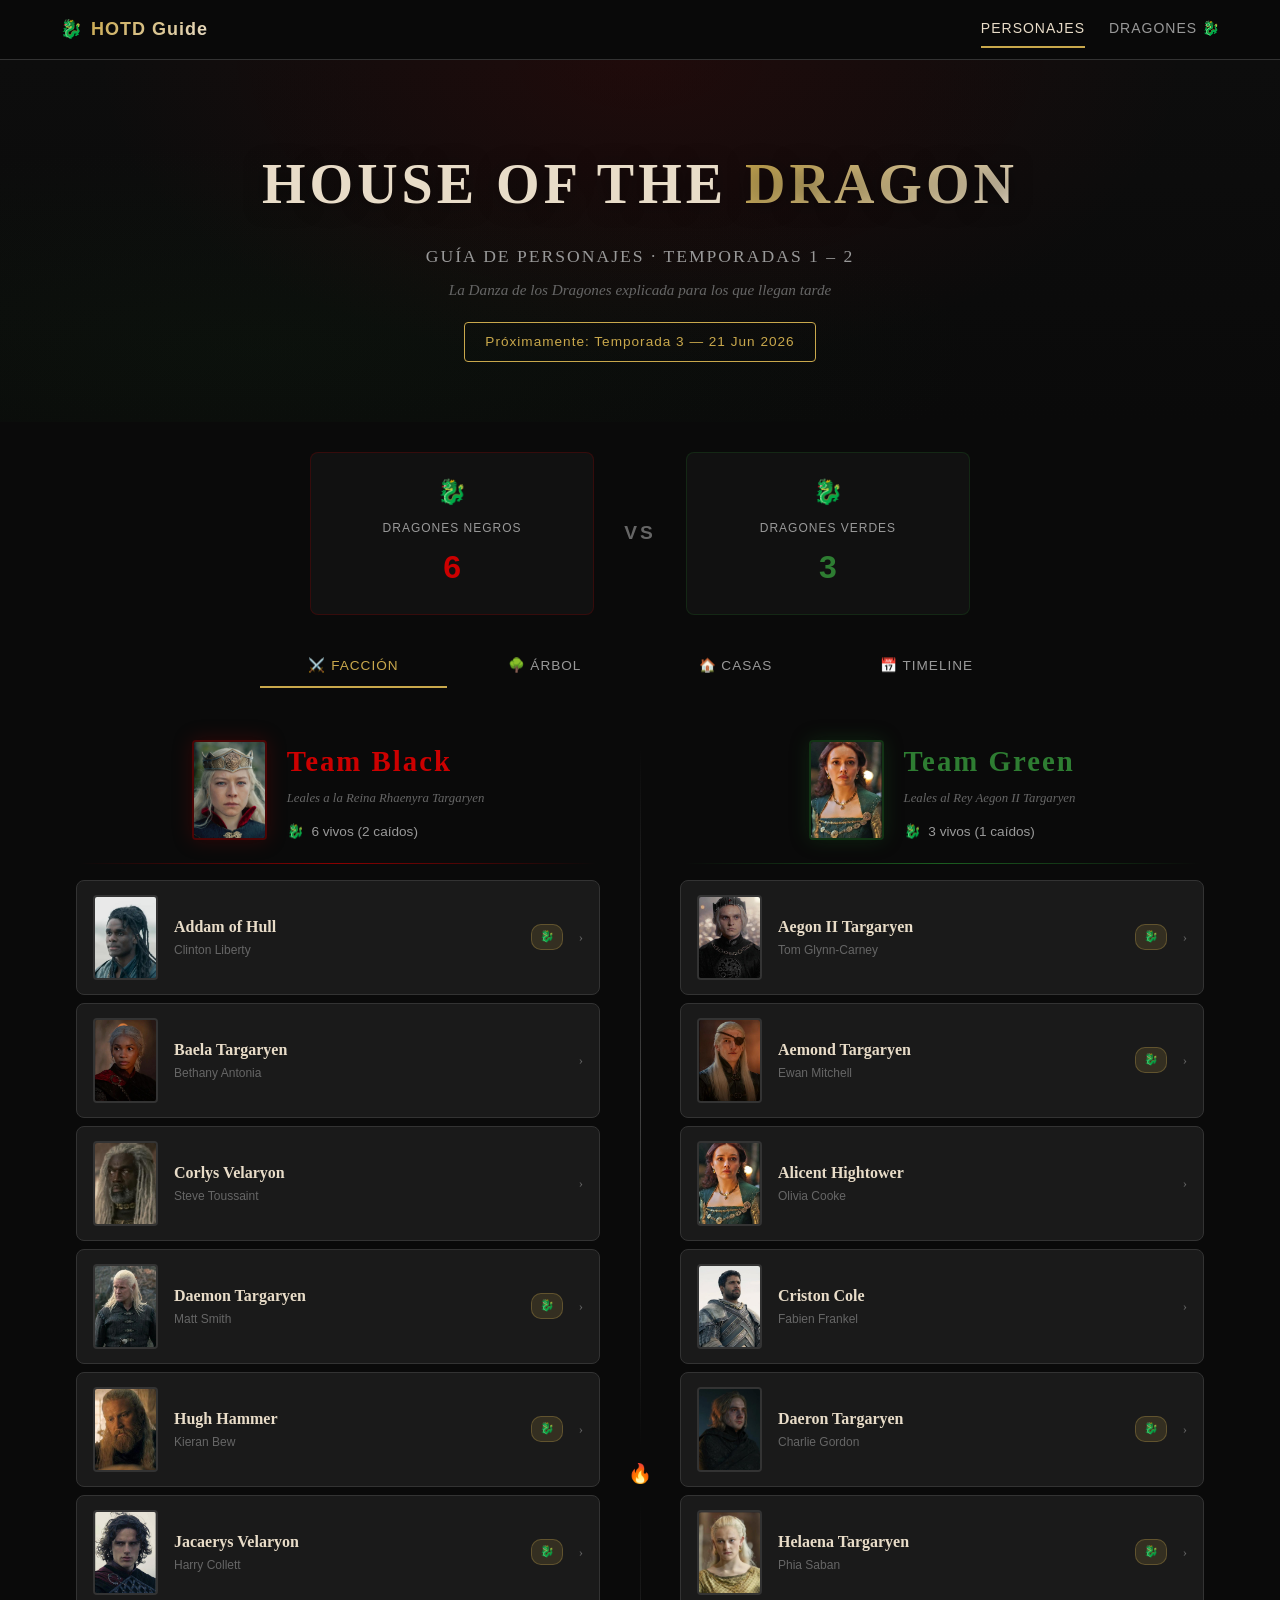
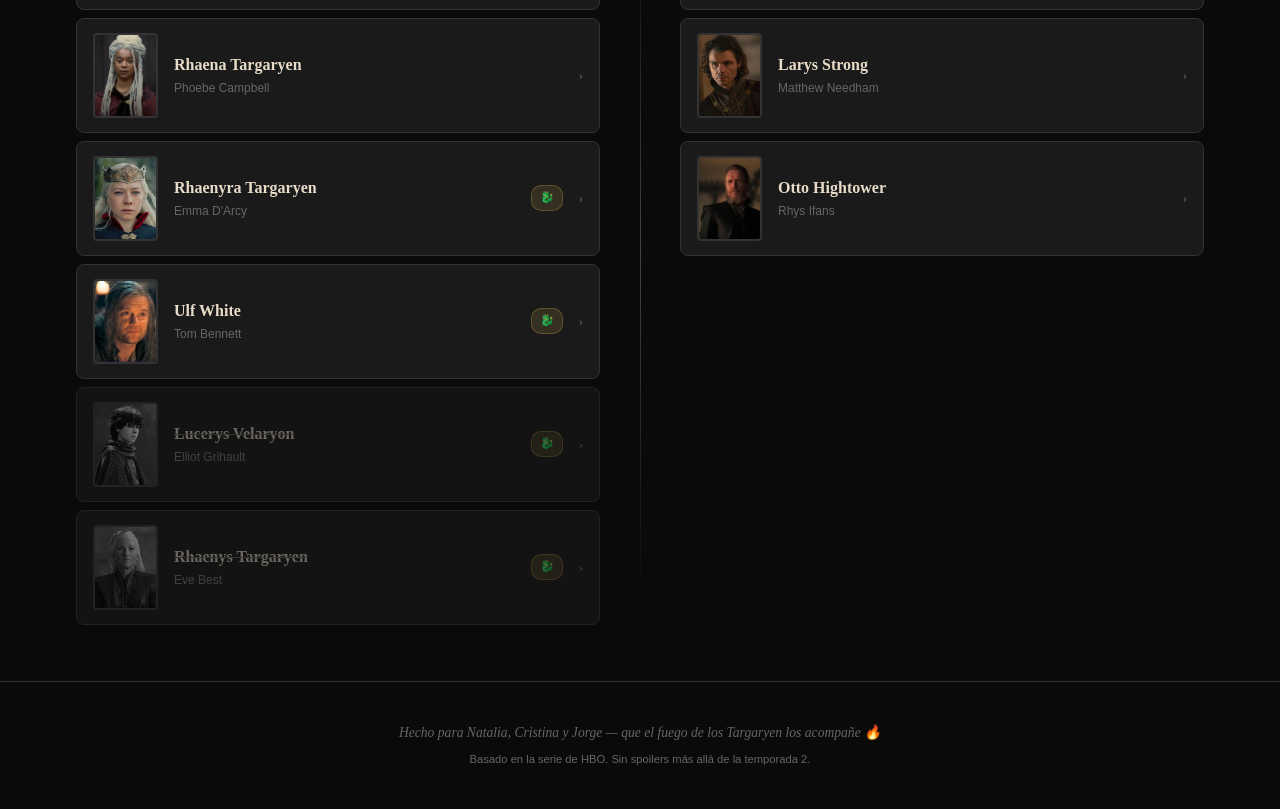
==== commit 610c0d1b: "hotd-guide: sub-tabs Facción/Arbol/Casas/Timeline" ====
--- a/hotd-guide/index.html
+++ b/hotd-guide/index.html
@@ -52,7 +52,16 @@
       </div>
     </section>
 
-    <!-- ORGANIGRAM -->
+    <!-- SUB-NAV -->
+    <nav class="sub-nav">
+      <a href="#" data-subview="faction" class="active">⚔️ Facción</a>
+      <a href="#" data-subview="tree">🌳 Árbol</a>
+      <a href="#" data-subview="houses">🏠 Casas</a>
+      <a href="#" data-subview="timeline">📅 Timeline</a>
+    </nav>
+
+    <!-- SUB-VIEW: FACTION -->
+    <div class="sub-view active" id="sub-faction">
     <section class="organigram" id="organigram">
       <div class="organigram-inner">
 
@@ -103,6 +112,18 @@
 
       </div>
     </section>
+    </div><!-- end sub-faction -->
+
+    <!-- SUB-VIEWS: TREE, HOUSES, TIMELINE -->
+    <div class="sub-view" id="sub-tree">
+      <div class="sub-view-placeholder">🌳 Cargando árbol familiar...</div>
+    </div>
+    <div class="sub-view" id="sub-houses">
+      <div class="sub-view-placeholder">🏠 Cargando casas...</div>
+    </div>
+    <div class="sub-view" id="sub-timeline">
+      <div class="sub-view-placeholder">📅 Cargando línea de tiempo...</div>
+    </div>
 
     <!-- FOOTER -->
     <footer class="footer">
--- a/hotd-guide/css/style.css
+++ b/hotd-guide/css/style.css
@@ -180,6 +180,51 @@
   font-family: var(--font-ui);
 }
 
+/* --- SUB-NAV --- */
+.sub-nav {
+  display: flex;
+  justify-content: center;
+  gap: 4px;
+  padding: 0 20px;
+  max-width: 800px;
+  margin: 0 auto;
+  font-family: var(--font-ui);
+}
+
+.sub-nav a {
+  flex: 1;
+  text-align: center;
+  padding: 10px 8px;
+  font-size: 0.85rem;
+  color: var(--text-secondary);
+  border-bottom: 2px solid transparent;
+  transition: all 0.2s;
+  text-transform: uppercase;
+  letter-spacing: 1px;
+  white-space: nowrap;
+}
+
+.sub-nav a:hover {
+  color: var(--text-primary);
+}
+
+.sub-nav a.active {
+  color: var(--accent-gold);
+  border-bottom-color: var(--accent-gold);
+}
+
+/* --- SUB-VIEWS --- */
+.sub-view { display: none; }
+.sub-view.active { display: block; }
+
+.sub-view-placeholder {
+  text-align: center;
+  padding: 60px 20px;
+  color: var(--text-muted);
+  font-size: 1.2rem;
+  font-style: italic;
+}
+
 /* --- FACTION STATS --- */
 .faction-stats {
   display: flex;
@@ -876,6 +921,395 @@
   font-family: var(--font-ui);
 }
 
+/* --- HOUSES VIEW --- */
+.houses-grid {
+  display: grid;
+  grid-template-columns: repeat(auto-fill, minmax(320px, 1fr));
+  gap: 20px;
+  padding: 20px;
+  max-width: 1100px;
+  margin: 0 auto;
+}
+
+.house-card {
+  background: var(--bg-card);
+  border: 1px solid var(--border-color);
+  border-radius: var(--radius);
+  padding: 20px;
+}
+
+.house-name {
+  font-family: var(--font-ui);
+  font-size: 1rem;
+  text-transform: uppercase;
+  letter-spacing: 1px;
+  color: var(--accent-gold);
+  margin-bottom: 12px;
+  padding-bottom: 8px;
+  border-bottom: 1px solid var(--border-color);
+  display: flex;
+  justify-content: space-between;
+  align-items: center;
+}
+
+.house-count {
+  font-size: 0.8rem;
+  color: var(--text-muted);
+  background: var(--bg-secondary);
+  padding: 2px 10px;
+  border-radius: 12px;
+}
+
+.house-char-list {
+  display: flex;
+  flex-direction: column;
+  gap: 6px;
+}
+
+.house-char {
+  display: flex;
+  align-items: center;
+  gap: 12px;
+  padding: 8px 10px;
+  border-radius: var(--radius-sm);
+  cursor: pointer;
+  transition: 0.2s;
+}
+
+.house-char:hover {
+  background: var(--bg-hover);
+}
+
+.house-char.dead { opacity: 0.6; }
+
+.house-char-avatar {
+  width: 40px;
+  height: 52px;
+  border-radius: 3px;
+  overflow: hidden;
+  flex-shrink: 0;
+  background: var(--bg-secondary);
+  display: flex;
+  align-items: center;
+  justify-content: center;
+  font-size: 0.85rem;
+  font-weight: 700;
+  color: var(--text-muted);
+}
+
+.house-char-avatar img {
+  width: 100%;
+  height: 100%;
+  object-fit: cover;
+}
+
+.house-char.dead .house-char-avatar { filter: grayscale(1); }
+
+.house-char-name {
+  font-size: 0.9rem;
+  font-weight: 600;
+}
+
+.house-char.dead .house-char-name {
+  text-decoration: line-through;
+  opacity: 0.7;
+}
+
+.house-char-actor {
+  font-size: 0.7rem;
+  color: var(--text-muted);
+  font-family: var(--font-ui);
+  margin-top: 1px;
+}
+
+/* --- TREE VIEW --- */
+.tree-container {
+  padding: 30px 20px;
+  max-width: 900px;
+  margin: 0 auto;
+}
+
+.tree {
+  display: flex;
+  flex-direction: column;
+  align-items: center;
+}
+
+.tree-gen {
+  display: flex;
+  justify-content: center;
+}
+
+.tree-person {
+  display: flex;
+  flex-direction: column;
+  align-items: center;
+  gap: 6px;
+  cursor: pointer;
+  padding: 10px;
+  border-radius: var(--radius);
+  transition: 0.2s;
+  border: 2px solid transparent;
+}
+
+.tree-person:hover {
+  background: var(--bg-hover);
+  border-color: var(--border-light);
+}
+
+.tree-person .char-avatar {
+  width: 56px;
+  height: 74px;
+  border-radius: 4px;
+}
+
+.tree-person.dead { opacity: 0.6; }
+.tree-person.dead .char-avatar { filter: grayscale(1); }
+
+.tree-name {
+  font-size: 0.85rem;
+  font-weight: 600;
+  font-family: var(--font-ui);
+  text-align: center;
+}
+
+/* Marriage row */
+.tree-marriage {
+  display: flex;
+  align-items: center;
+  justify-content: center;
+  gap: 16px;
+  padding: 12px 0;
+  width: 100%;
+  max-width: 400px;
+}
+
+.tree-line-h {
+  height: 1px;
+  flex: 1;
+  background: var(--border-light);
+}
+
+.tree-spouse {
+  display: flex;
+  flex-direction: column;
+  align-items: center;
+  gap: 4px;
+  cursor: pointer;
+  padding: 6px;
+  border-radius: var(--radius-sm);
+  transition: 0.2s;
+}
+
+.tree-spouse:hover {
+  background: var(--bg-hover);
+}
+
+.tree-avatar-sm {
+  width: 36px;
+  height: 48px;
+  border-radius: 3px;
+  overflow: hidden;
+  background: var(--bg-secondary);
+  display: flex;
+  align-items: center;
+  justify-content: center;
+  font-size: 0.75rem;
+  font-weight: 700;
+  color: var(--text-muted);
+}
+
+.tree-avatar-sm img { width: 100%; height: 100%; object-fit: cover; }
+
+.tree-name-sm {
+  font-size: 0.7rem;
+  font-family: var(--font-ui);
+  color: var(--text-secondary);
+}
+
+/* Children row */
+.tree-children {
+  display: flex;
+  gap: 20px;
+  padding: 20px 0;
+  flex-wrap: wrap;
+  justify-content: center;
+  position: relative;
+}
+
+.tree-children::before {
+  content: '';
+  position: absolute;
+  top: 0;
+  left: 10%;
+  right: 10%;
+  height: 1px;
+  background: var(--border-light);
+}
+
+.tree-branch {
+  display: flex;
+  align-items: center;
+  gap: 8px;
+  position: relative;
+}
+
+.tree-married {
+  font-size: 0.8rem;
+  color: var(--text-muted);
+}
+
+.tree-kids {
+  display: flex;
+  gap: 8px;
+  flex-wrap: wrap;
+  justify-content: center;
+  width: 100%;
+  margin-top: 8px;
+}
+
+.tree-person-sm {
+  display: flex;
+  flex-direction: column;
+  align-items: center;
+  gap: 2px;
+  cursor: pointer;
+  padding: 4px;
+  border-radius: var(--radius-sm);
+  transition: 0.2s;
+}
+
+.tree-person-sm:hover {
+  background: var(--bg-hover);
+}
+
+.tree-person-sm.dead { opacity: 0.5; }
+
+.tree-avatar-xs {
+  width: 32px;
+  height: 42px;
+  border-radius: 3px;
+  overflow: hidden;
+  background: var(--bg-secondary);
+  display: flex;
+  align-items: center;
+  justify-content: center;
+  font-size: 0.65rem;
+  font-weight: 700;
+  color: var(--text-muted);
+}
+
+.tree-avatar-xs img { width: 100%; height: 100%; object-fit: cover; }
+
+.tree-name-xs {
+  font-size: 0.6rem;
+  font-family: var(--font-ui);
+  color: var(--text-secondary);
+  white-space: nowrap;
+}
+
+/* --- TIMELINE VIEW --- */
+.timeline {
+  position: relative;
+  max-width: 800px;
+  margin: 0 auto;
+  padding: 30px 20px;
+}
+
+.timeline-line {
+  position: absolute;
+  left: 50%;
+  top: 0;
+  bottom: 0;
+  width: 2px;
+  background: linear-gradient(180deg, transparent, var(--accent-gold), transparent);
+  transform: translateX(-50%);
+}
+
+.timeline-item {
+  position: relative;
+  width: 50%;
+  padding: 10px 0;
+}
+
+.timeline-item.left {
+  left: 0;
+  padding-right: 30px;
+  text-align: right;
+}
+
+.timeline-item.right {
+  left: 50%;
+  padding-left: 30px;
+}
+
+.timeline-dot {
+  position: absolute;
+  top: 18px;
+  width: 12px;
+  height: 12px;
+  border-radius: 50%;
+  background: var(--accent-gold);
+  border: 2px solid var(--bg-primary);
+  z-index: 2;
+}
+
+.timeline-item.left .timeline-dot { right: -6px; }
+.timeline-item.right .timeline-dot { left: -6px; }
+
+.timeline-card {
+  background: var(--bg-card);
+  border: 1px solid var(--border-color);
+  border-radius: var(--radius);
+  padding: 16px;
+  transition: 0.2s;
+}
+
+.timeline-card:hover {
+  border-color: var(--border-light);
+  background: var(--bg-hover);
+}
+
+.timeline-header {
+  display: flex;
+  align-items: center;
+  gap: 8px;
+  flex-wrap: wrap;
+  margin-bottom: 8px;
+}
+
+.timeline-item.left .timeline-header { justify-content: flex-end; }
+
+.timeline-icon { font-size: 1.2rem; }
+
+.timeline-season {
+  font-size: 0.7rem;
+  font-family: var(--font-ui);
+  color: var(--accent-gold);
+  text-transform: uppercase;
+  letter-spacing: 1px;
+}
+
+.timeline-date {
+  font-size: 0.7rem;
+  font-family: var(--font-ui);
+  color: var(--text-muted);
+  font-style: italic;
+}
+
+.timeline-title {
+  font-size: 0.95rem;
+  font-weight: 600;
+  color: var(--text-primary);
+  margin-bottom: 4px;
+}
+
+.timeline-desc {
+  font-size: 0.8rem;
+  color: var(--text-secondary);
+  line-height: 1.5;
+}
+
 /* --- SCROLLBAR --- */
 ::-webkit-scrollbar { width: 6px; }
 ::-webkit-scrollbar-track { background: var(--bg-primary); }
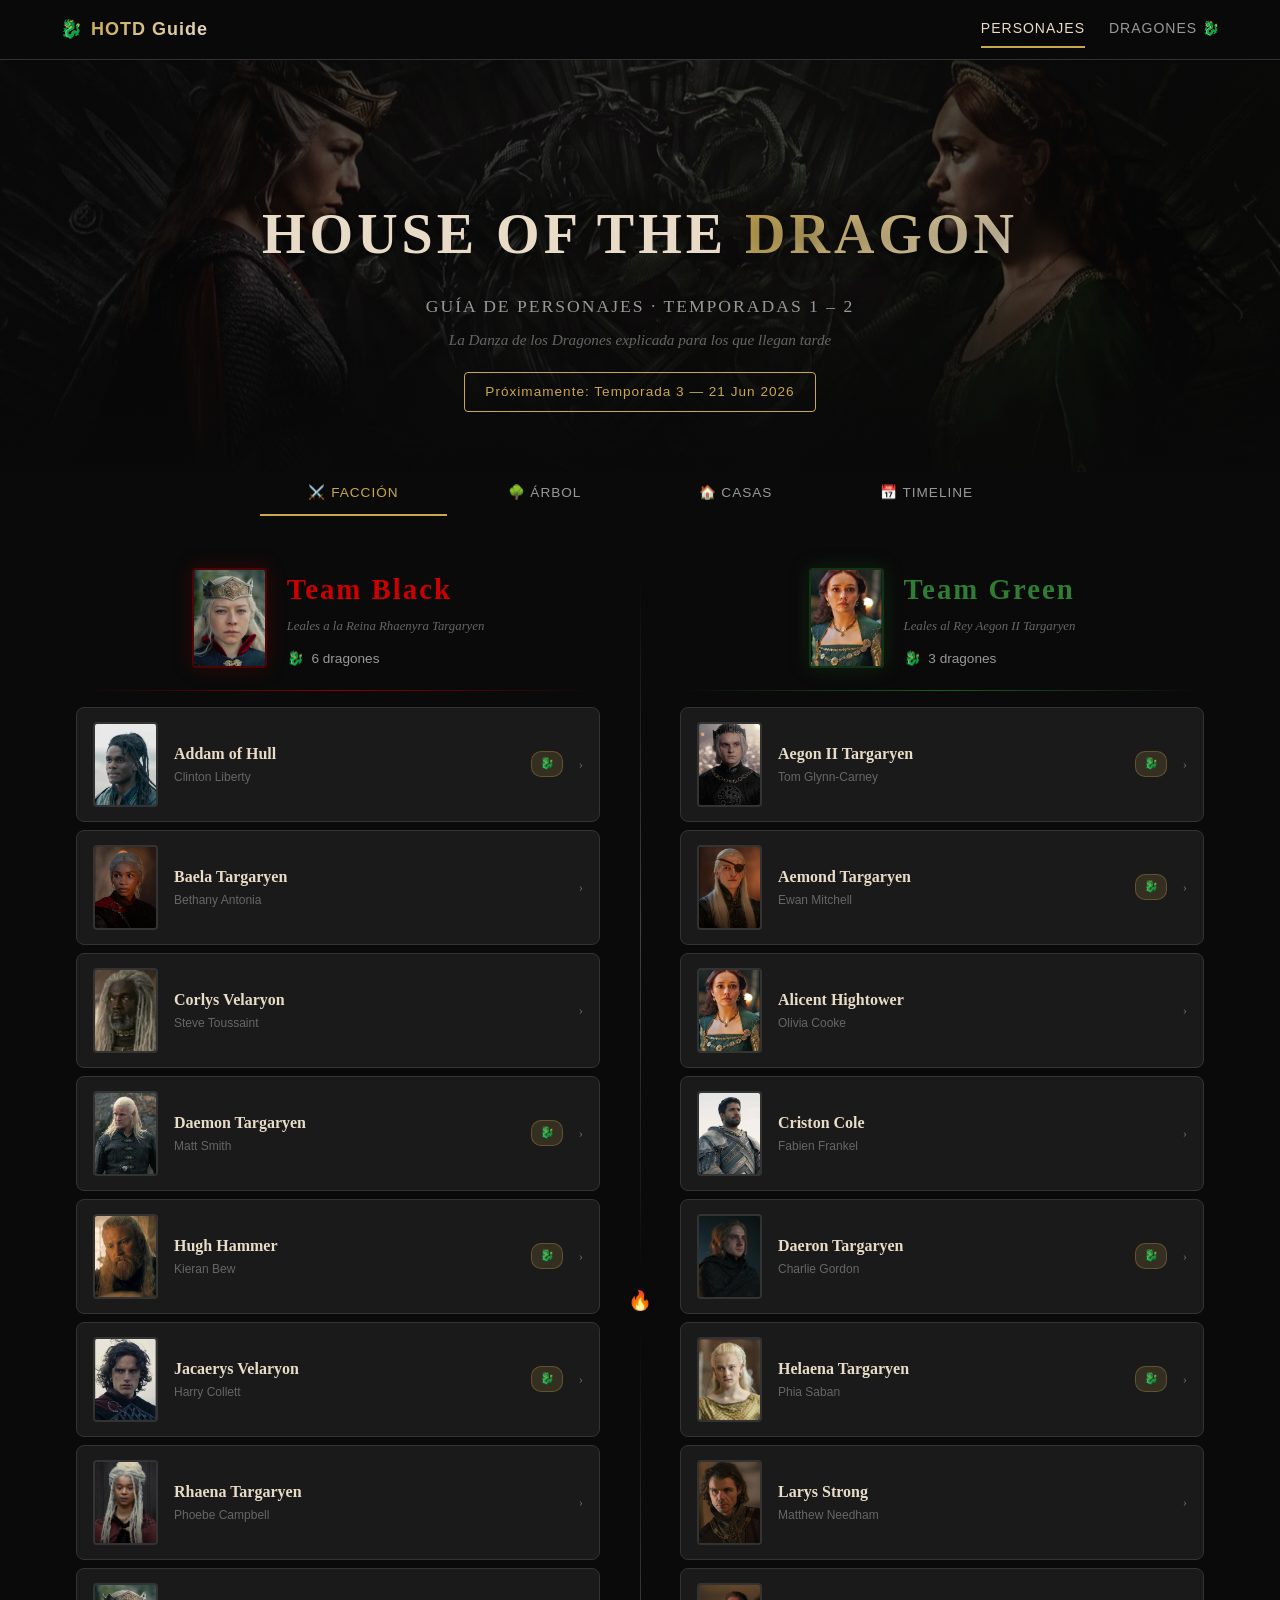
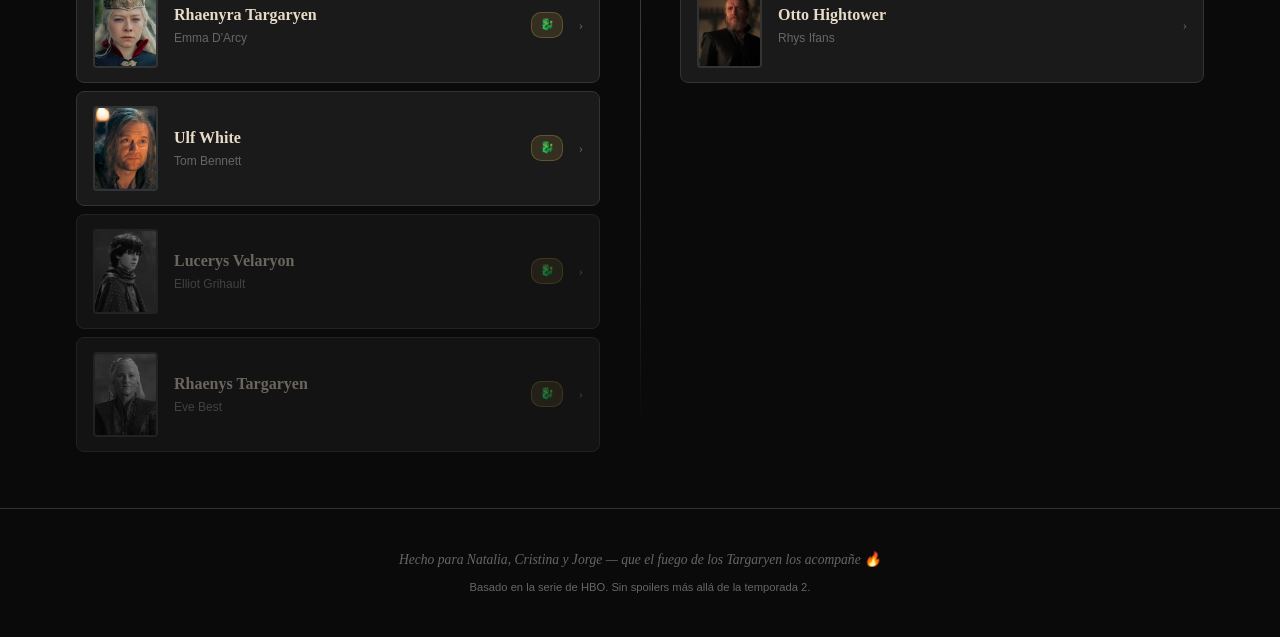
==== commit 9f6171b2: "hotd-guide: banner update + fixes" ====
--- a/hotd-guide/index.html
+++ b/hotd-guide/index.html
@@ -34,23 +34,6 @@
         <div class="hero-badge">Próximamente: Temporada 3 — 21 Jun 2026</div>
       </div>
     </header>
-
-    <!-- FACTION STATS -->
-    <section class="faction-stats">
-      <div class="stat-card blacks">
-        <div class="stat-icon">🐉</div>
-        <div class="stat-label">Dragones Negros</div>
-        <div class="stat-count" id="blacks-dragon-count">—</div>
-      </div>
-      <div class="stat-card divider">
-        <div class="stat-vs">VS</div>
-      </div>
-      <div class="stat-card greens">
-        <div class="stat-icon">🐉</div>
-        <div class="stat-label">Dragones Verdes</div>
-        <div class="stat-count" id="greens-dragon-count">—</div>
-      </div>
-    </section>
 
     <!-- SUB-NAV -->
     <nav class="sub-nav">
--- a/hotd-guide/css/style.css
+++ b/hotd-guide/css/style.css
@@ -123,7 +123,7 @@
 .hero {
   position: relative;
   text-align: center;
-  padding: 80px 20px 60px;
+  padding: 130px 20px 60px;
   background: linear-gradient(180deg, #0d0d0d 0%, #0a0a0a 100%);
   overflow: hidden;
 }
@@ -132,8 +132,8 @@
   position: absolute;
   top: 0; left: 0; right: 0; bottom: 0;
   background:
-    radial-gradient(ellipse at 50% 0%, rgba(139,0,0,0.15) 0%, transparent 60%),
-    radial-gradient(ellipse at 20% 80%, rgba(27,94,32,0.08) 0%, transparent 50%);
+    linear-gradient(180deg, rgba(10,10,10,0.75) 0%, rgba(10,10,10,0.55) 50%, rgba(10,10,10,0.85) 100%),
+    url('../images/banner.jpg') center center / cover no-repeat;
   pointer-events: none;
 }
 
@@ -226,60 +226,7 @@
 }
 
 /* --- FACTION STATS --- */
-.faction-stats {
-  display: flex;
-  align-items: center;
-  justify-content: center;
-  gap: 20px;
-  padding: 30px 20px;
-  max-width: 700px;
-  margin: 0 auto;
-}
-
-.stat-card {
-  flex: 1;
-  text-align: center;
-  padding: 20px;
-  border-radius: var(--radius);
-  border: 1px solid var(--border-color);
-  background: var(--bg-secondary);
-}
-
-.stat-card.blacks { border-color: rgba(139,0,0,0.3); }
-.stat-card.greens { border-color: rgba(27,94,32,0.3); }
-
-.stat-icon { font-size: 1.5rem; }
-.stat-label {
-  font-family: var(--font-ui);
-  font-size: 0.75rem;
-  text-transform: uppercase;
-  letter-spacing: 1px;
-  color: var(--text-secondary);
-  margin: 8px 0 4px;
-}
-.stat-count {
-  font-size: 2rem;
-  font-weight: 700;
-  font-family: var(--font-ui);
-}
-
-.stat-card.blacks .stat-count { color: var(--accent-red-light); }
-.stat-card.greens .stat-count { color: var(--accent-green-light); }
-
-.stat-card.divider {
-  flex: 0 0 auto;
-  border: none;
-  background: transparent;
-  padding: 10px;
-}
-
-.stat-vs {
-  font-size: 1.2rem;
-  font-weight: 700;
-  color: var(--text-muted);
-  font-family: var(--font-ui);
-  letter-spacing: 3px;
-}
+/* --- SUB-NAV --- */
 
 /* --- ORGANIGRAM --- */
 .organigram {
@@ -478,8 +425,6 @@
 }
 
 .char-card.dead .char-name {
-  text-decoration: line-through;
-  text-decoration-color: var(--text-muted);
   opacity: 0.7;
 }
 
@@ -856,7 +801,6 @@
 }
 
 .dragon-card.dead .dragon-name {
-  text-decoration: line-through;
   opacity: 0.7;
 }
 
@@ -1011,7 +955,6 @@
 }
 
 .house-char.dead .house-char-name {
-  text-decoration: line-through;
   opacity: 0.7;
 }
 
@@ -1021,191 +964,268 @@
   font-family: var(--font-ui);
   margin-top: 1px;
 }
+
+.house-char-rel {
+  font-size: 0.75rem;
+  color: var(--accent-gold);
+  font-family: var(--font-ui);
+  margin-top: 1px;
+  font-style: italic;
+}
+
+.house-char.clickable { cursor: pointer; }
+.house-char.clickable:hover { background: var(--bg-hover); }
 
 /* --- TREE VIEW --- */
 .tree-container {
   padding: 30px 20px;
-  max-width: 900px;
+  max-width: 1000px;
   margin: 0 auto;
 }
 
-.tree {
+.family-tree {
   display: flex;
   flex-direction: column;
   align-items: center;
-}
-
-.tree-gen {
-  display: flex;
+  gap: 16px;
+}
+
+.ft-root {
+  text-align: center;
+}
+
+.ft-main {
+  padding: 20px;
+  border: 2px solid var(--accent-gold);
+  border-radius: var(--radius);
+  background: var(--bg-card);
+  cursor: pointer;
+  transition: 0.2s;
+}
+
+.ft-main:hover {
+  background: var(--bg-hover);
+}
+
+.ft-avatar {
+  width: 60px;
+  height: 80px;
+  border-radius: 4px;
+  overflow: hidden;
+  margin: 0 auto 10px;
+  background: var(--bg-secondary);
+}
+
+.ft-avatar img { width: 100%; height: 100%; object-fit: cover; }
+.ft-avatar-sm img { width: 100%; height: 100%; object-fit: cover; }
+
+.ft-name-lg {
+  font-size: 1.1rem;
+  font-weight: 700;
+  color: var(--accent-gold);
+}
+
+.ft-title {
+  font-size: 0.8rem;
+  color: var(--text-muted);
+  font-family: var(--font-ui);
+  font-style: italic;
+  margin-top: 2px;
+}
+
+/* Spouses row */
+.ft-spouses-wrap {
+  display: flex;
+  align-items: center;
+  gap: 16px;
   justify-content: center;
 }
 
-.tree-person {
-  display: flex;
-  flex-direction: column;
-  align-items: center;
-  gap: 6px;
-  cursor: pointer;
-  padding: 10px;
-  border-radius: var(--radius);
-  transition: 0.2s;
-  border: 2px solid transparent;
-}
-
-.tree-person:hover {
-  background: var(--bg-hover);
-  border-color: var(--border-light);
-}
-
-.tree-person .char-avatar {
-  width: 56px;
-  height: 74px;
-  border-radius: 4px;
-}
-
-.tree-person.dead { opacity: 0.6; }
-.tree-person.dead .char-avatar { filter: grayscale(1); }
-
-.tree-name {
-  font-size: 0.85rem;
-  font-weight: 600;
-  font-family: var(--font-ui);
-  text-align: center;
-}
-
-/* Marriage row */
-.tree-marriage {
-  display: flex;
-  align-items: center;
-  justify-content: center;
-  gap: 16px;
-  padding: 12px 0;
-  width: 100%;
-  max-width: 400px;
-}
-
-.tree-line-h {
-  height: 1px;
-  flex: 1;
-  background: var(--border-light);
-}
-
-.tree-spouse {
+.ft-spouse-divider {
+  color: var(--text-muted);
+  font-size: 0.9rem;
+}
+
+.ft-spouse {
   display: flex;
   flex-direction: column;
   align-items: center;
   gap: 4px;
   cursor: pointer;
-  padding: 6px;
+  padding: 8px 14px;
   border-radius: var(--radius-sm);
   transition: 0.2s;
 }
 
-.tree-spouse:hover {
-  background: var(--bg-hover);
-}
-
-.tree-avatar-sm {
-  width: 36px;
-  height: 48px;
+.ft-spouse:hover { background: var(--bg-hover); }
+
+.ft-avatar-sm {
+  width: 42px;
+  height: 56px;
   border-radius: 3px;
   overflow: hidden;
   background: var(--bg-secondary);
-  display: flex;
-  align-items: center;
+}
+
+.ft-name-sm {
+  font-size: 0.75rem;
+  color: var(--text-secondary);
+  font-family: var(--font-ui);
+  white-space: nowrap;
+}
+
+.ft-dead { opacity: 0.6; }
+
+/* Connector */
+.ft-connector-v {
+  width: 2px;
+  height: 24px;
+  background: linear-gradient(180deg, var(--border-light), transparent);
+}
+
+/* Branches */
+.ft-branches {
+  display: flex;
+  gap: 30px;
   justify-content: center;
-  font-size: 0.75rem;
-  font-weight: 700;
-  color: var(--text-muted);
-}
-
-.tree-avatar-sm img { width: 100%; height: 100%; object-fit: cover; }
-
-.tree-name-sm {
-  font-size: 0.7rem;
-  font-family: var(--font-ui);
-  color: var(--text-secondary);
-}
-
-/* Children row */
-.tree-children {
-  display: flex;
-  gap: 20px;
-  padding: 20px 0;
-  flex-wrap: wrap;
-  justify-content: center;
-  position: relative;
-}
-
-.tree-children::before {
-  content: '';
-  position: absolute;
-  top: 0;
-  left: 10%;
-  right: 10%;
-  height: 1px;
-  background: var(--border-light);
-}
-
-.tree-branch {
-  display: flex;
-  align-items: center;
-  gap: 8px;
-  position: relative;
-}
-
-.tree-married {
+  width: 100%;
+}
+
+.ft-branch {
+  flex: 1;
+  max-width: 420px;
+  min-width: 280px;
+  background: var(--bg-card);
+  border: 1px solid var(--border-color);
+  border-radius: var(--radius);
+  padding: 16px;
+}
+
+.ft-branch-black {
+  border-left: 3px solid var(--accent-red);
+}
+
+.ft-branch-green {
+  border-left: 3px solid var(--accent-green);
+}
+
+.ft-branch-label {
   font-size: 0.8rem;
-  color: var(--text-muted);
-}
-
-.tree-kids {
-  display: flex;
+  text-transform: uppercase;
+  letter-spacing: 1px;
+  color: var(--text-muted);
+  font-family: var(--font-ui);
+  margin-bottom: 12px;
+  padding-bottom: 8px;
+  border-bottom: 1px solid var(--border-color);
+}
+
+/* Couple row */
+.ft-couple {
+  display: flex;
+  align-items: center;
   gap: 8px;
   flex-wrap: wrap;
-  justify-content: center;
-  width: 100%;
-  margin-top: 8px;
-}
-
-.tree-person-sm {
-  display: flex;
-  flex-direction: column;
-  align-items: center;
-  gap: 2px;
+  margin-bottom: 12px;
+}
+
+.ft-person {
   cursor: pointer;
-  padding: 4px;
+  padding: 6px 10px;
   border-radius: var(--radius-sm);
   transition: 0.2s;
 }
 
-.tree-person-sm:hover {
+.ft-person:hover {
   background: var(--bg-hover);
 }
 
-.tree-person-sm.dead { opacity: 0.5; }
-
-.tree-avatar-xs {
-  width: 32px;
-  height: 42px;
-  border-radius: 3px;
-  overflow: hidden;
-  background: var(--bg-secondary);
+.ft-person.dead { opacity: 0.6; }
+
+.ft-name {
+  font-size: 0.9rem;
+  font-weight: 600;
+  color: var(--text-primary);
+  white-space: nowrap;
+}
+
+.ft-detail {
+  font-size: 0.8rem;
+  color: var(--text-muted);
+  font-family: var(--font-ui);
+  margin-top: 1px;
+}
+
+.ft-married {
+  font-size: 0.9rem;
+  color: var(--accent-gold);
+}
+
+/* Kids section */
+.ft-kids-label,
+.ft-siblings-label {
+  font-size: 0.75rem;
+  text-transform: uppercase;
+  letter-spacing: 1px;
+  color: var(--text-muted);
+  font-family: var(--font-ui);
+  margin: 8px 0 4px;
+  opacity: 0.7;
+}
+
+.ft-kids,
+.ft-siblings {
+  display: flex;
+  flex-direction: column;
+  gap: 3px;
+}
+
+.ft-child {
+  display: flex;
+  justify-content: space-between;
+  align-items: center;
+  padding: 5px 10px;
+  border-radius: var(--radius-sm);
+  cursor: pointer;
+  transition: 0.2s;
+}
+
+.ft-child:hover {
+  background: var(--bg-hover);
+}
+
+.ft-child.dead { opacity: 0.5; }
+
+.ft-child-name {
+  font-size: 0.85rem;
+  color: var(--text-primary);
+}
+
+.ft-child.dead .ft-child-name {
+  opacity: 0.7;
+}
+
+.ft-child-role {
+  font-size: 0.75rem;
+  color: var(--text-muted);
+  font-family: var(--font-ui);
+  text-align: right;
+}
+
+/* Extended family */
+.ft-extended {
   display: flex;
   align-items: center;
   justify-content: center;
-  font-size: 0.65rem;
-  font-weight: 700;
-  color: var(--text-muted);
-}
-
-.tree-avatar-xs img { width: 100%; height: 100%; object-fit: cover; }
-
-.tree-name-xs {
-  font-size: 0.6rem;
-  font-family: var(--font-ui);
-  color: var(--text-secondary);
-  white-space: nowrap;
+  gap: 0;
+  background: var(--bg-card);
+  border: 1px solid var(--border-color);
+  border-radius: var(--radius);
+  padding: 14px 24px;
+}
+
+.ft-extended .ft-couple {
+  margin-bottom: 0;
 }
 
 /* --- TIMELINE VIEW --- */
@@ -1355,18 +1375,8 @@
     padding: 8px 12px;
   }
 
-  .faction-stats {
-    flex-direction: row;
-    padding: 20px 12px;
-    gap: 8px;
-  }
-
-  .stat-card {
-    padding: 14px;
-  }
-
   .hero {
-    padding: 50px 16px 40px;
+    padding: 100px 16px 40px;
   }
 
   .nav-links a { font-size: 12px; letter-spacing: 0; }
